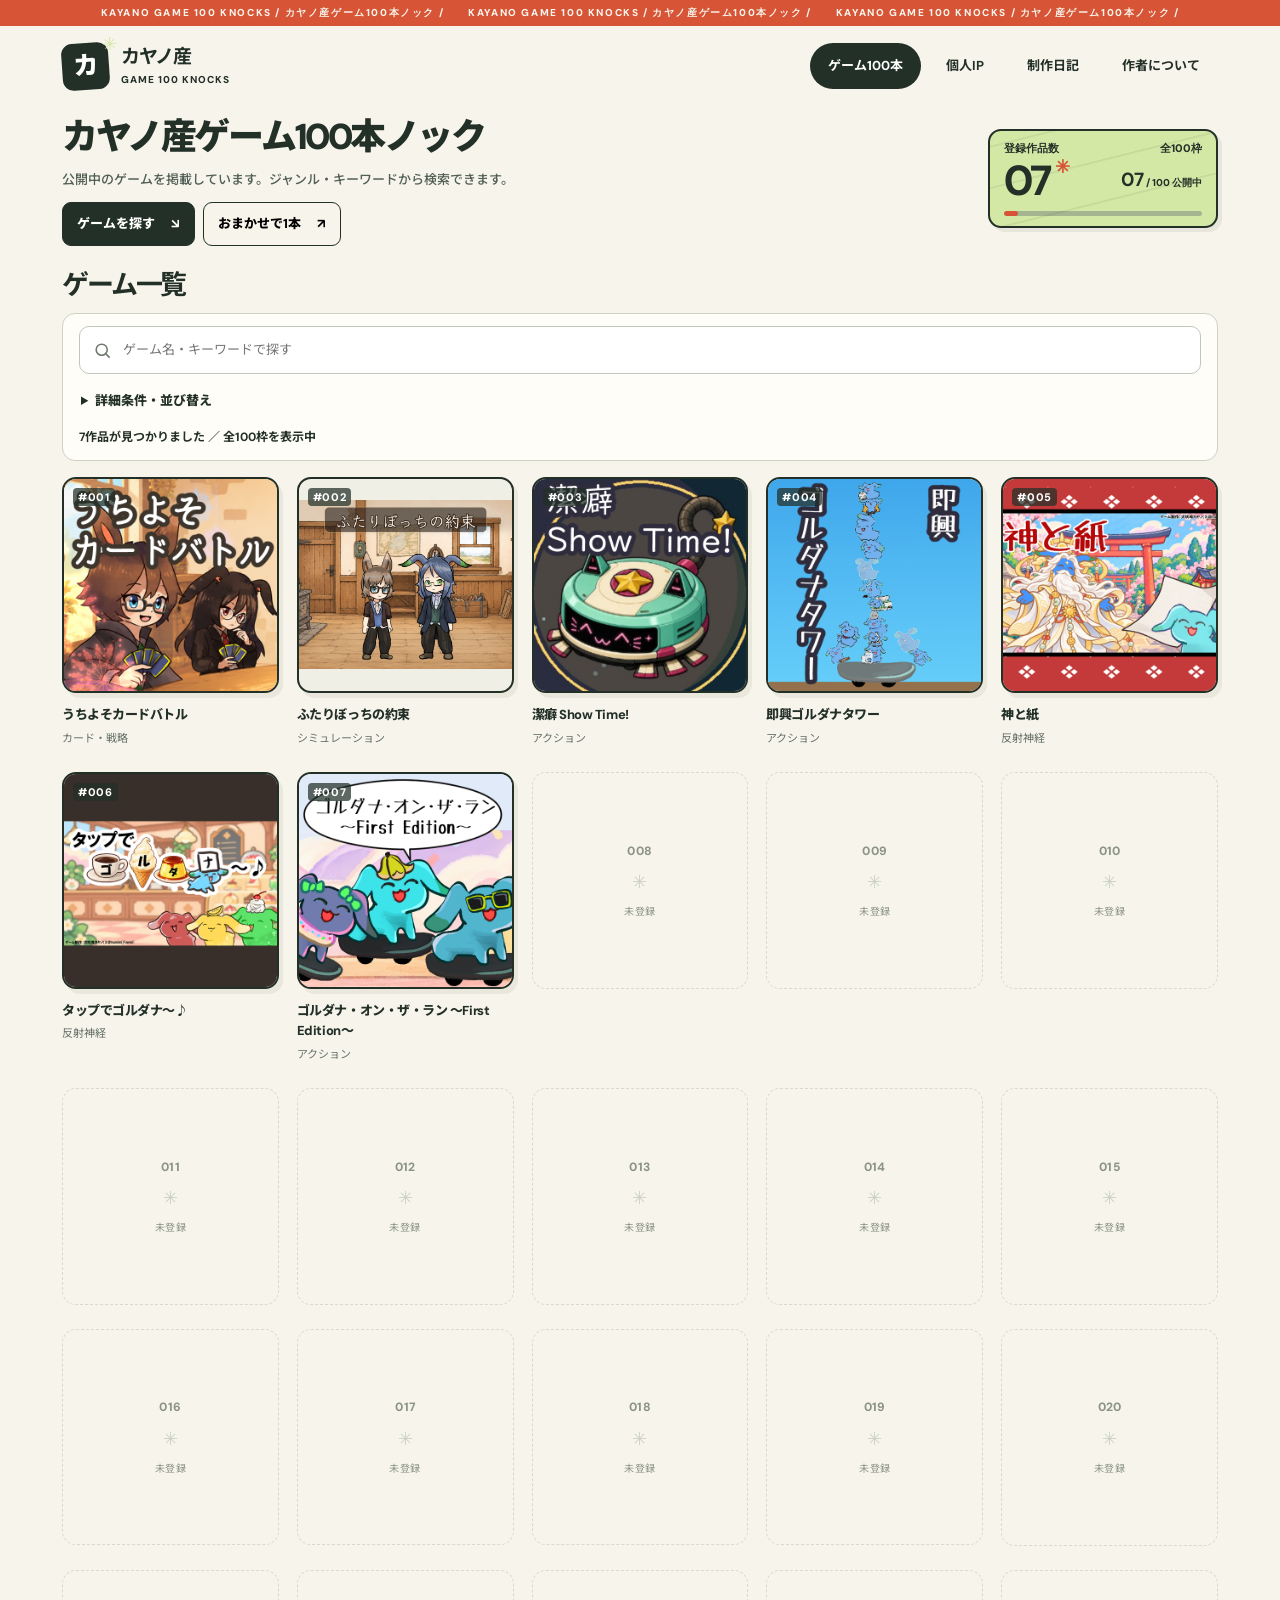
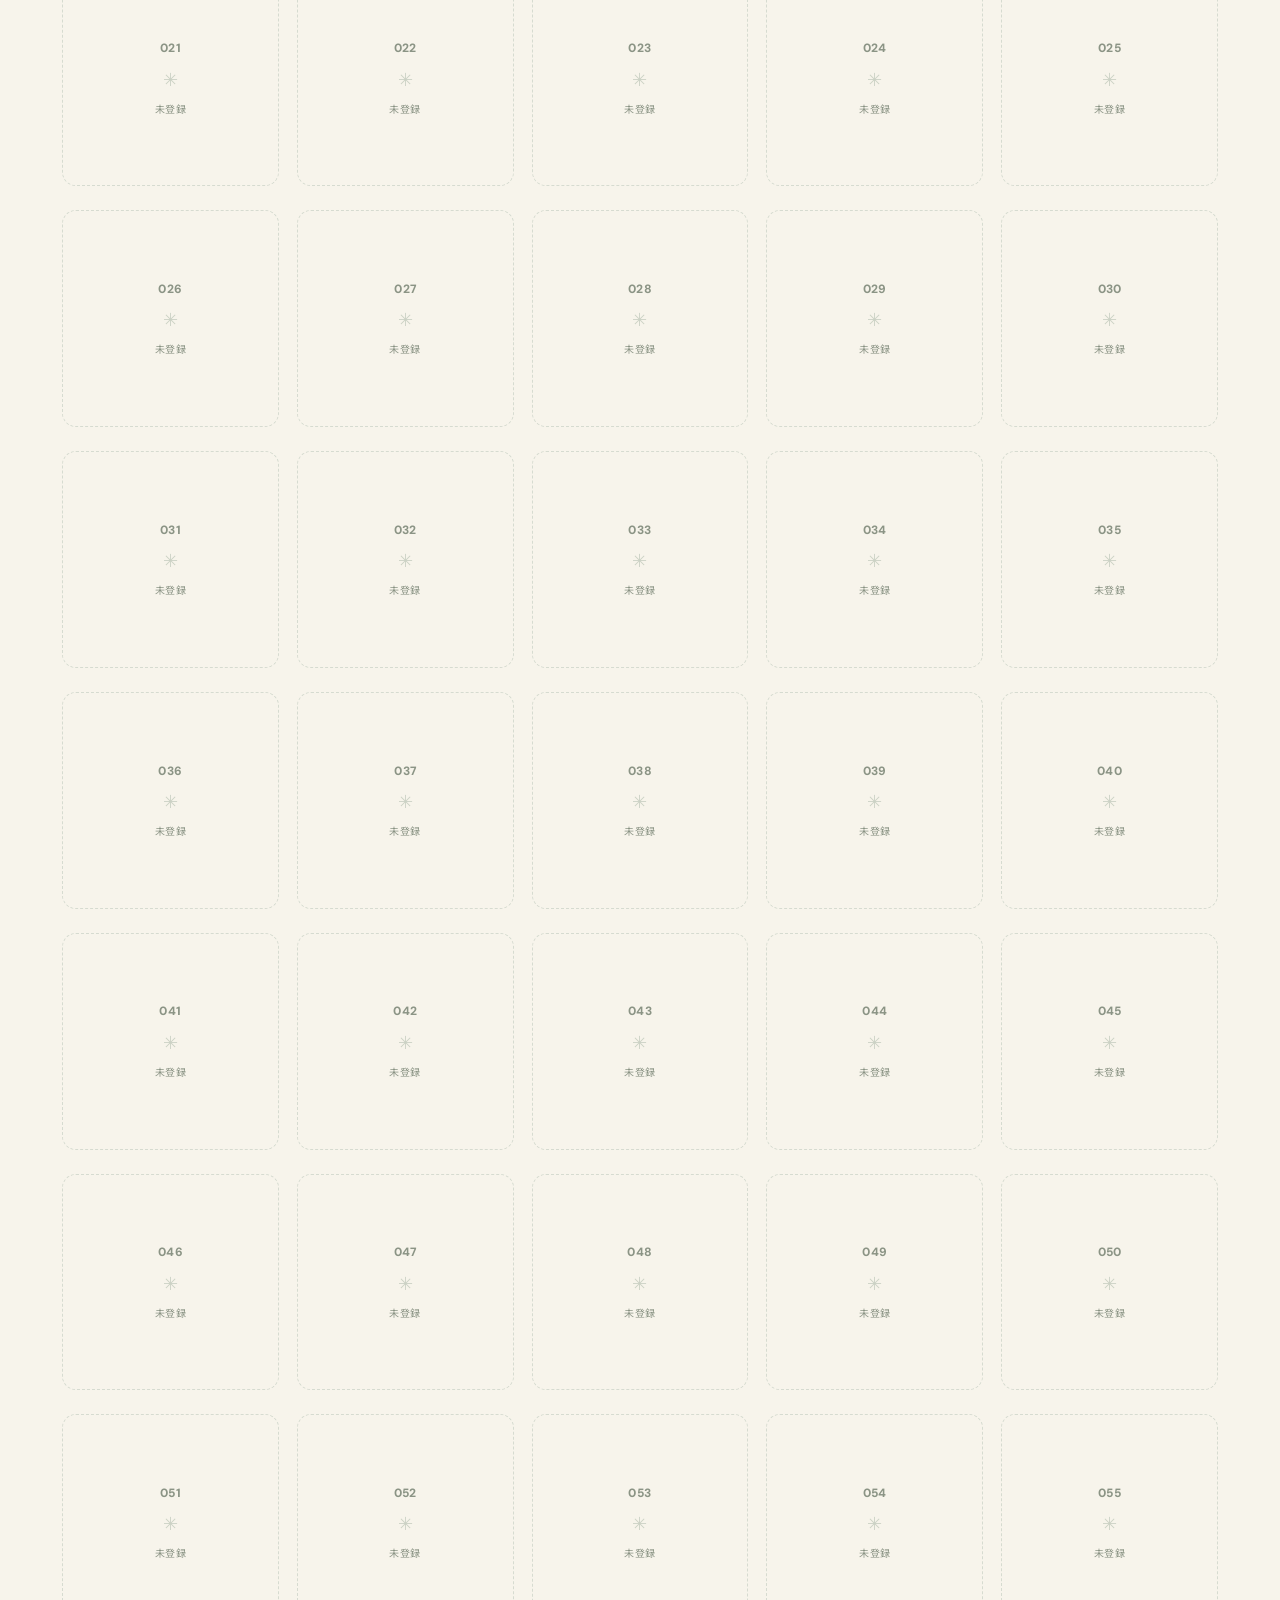
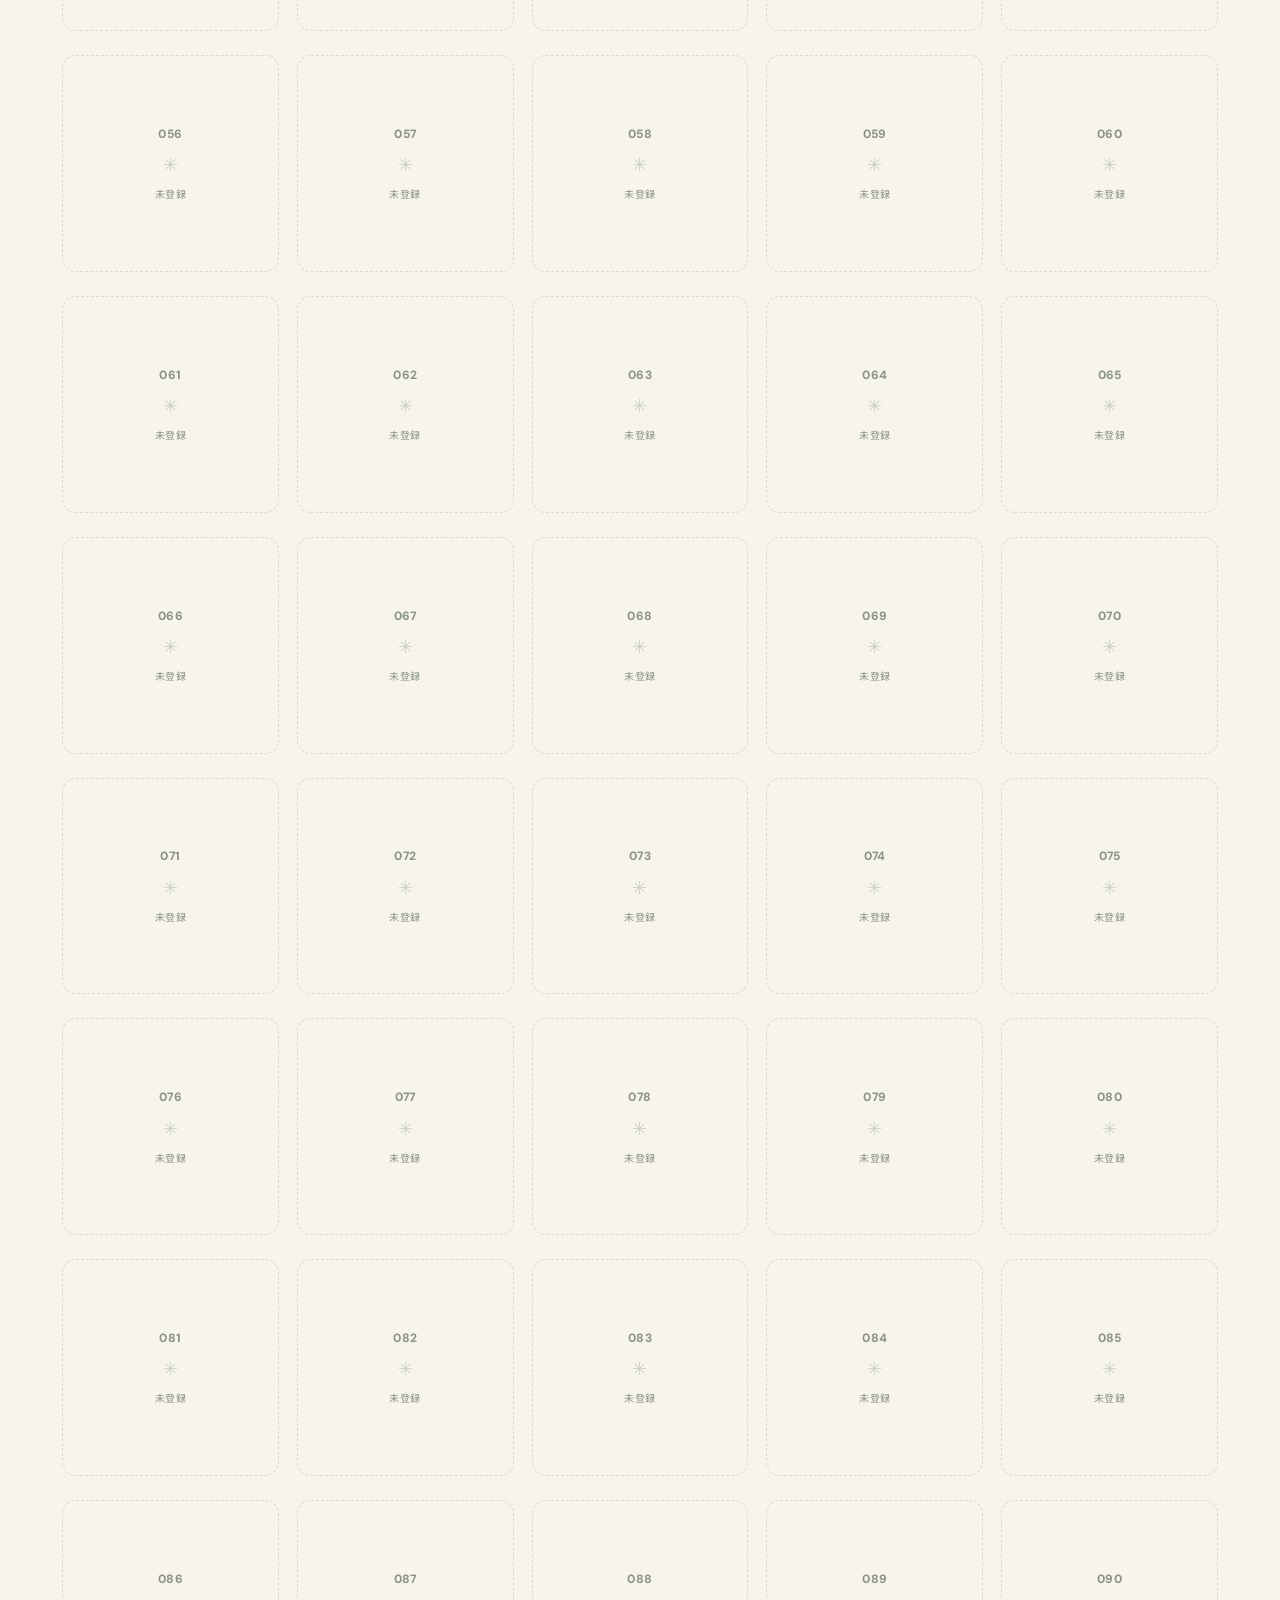
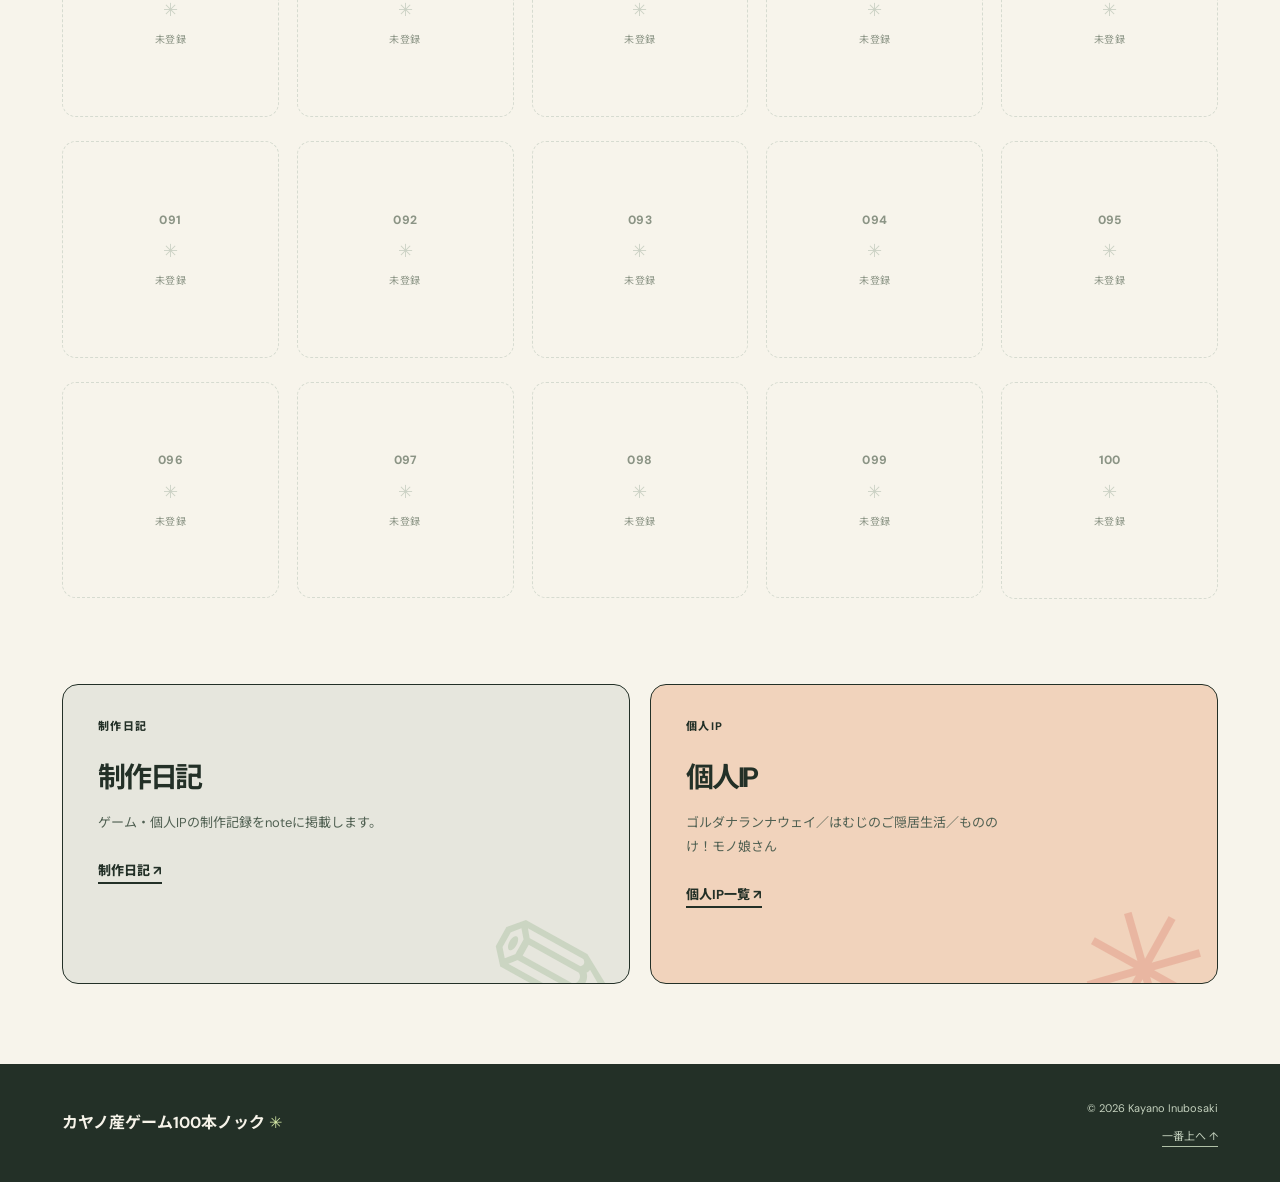
==== index.html @ 494b491c "Publish Kayano game collection with protected-game random settings" ====
<!DOCTYPE html>
<html lang="ja">
<head>
<script>
window.addEventListener('error', function(event) {
  if (!event.target || event.target.tagName !== 'SCRIPT') return;
  var filename = event.target.getAttribute('src');
  document.addEventListener('DOMContentLoaded', function() {
    var warning = document.createElement('p');
    warning.setAttribute('role', 'alert');
    warning.textContent = '必要ファイル ' + filename + ' を読み込めません。サイト一式とバックアップを確認してください。保存を中止しています。';
    warning.style.cssText = 'padding:20px;background:#fff1eb;color:#7b2316;overflow-wrap:anywhere';
    document.body.prepend(warning);
    var save = document.getElementById('save-folder'); if (save) save.disabled = true;
  });
}, true);
</script>

<meta charset="utf-8"/>
<meta content="width=device-width, initial-scale=1.0" name="viewport"/>
<meta content="#f6f3e9" name="theme-color"/>
<meta content="自作ゲームの一覧。ジャンル・キーワード検索、制作日記、個人IP。" name="description"/>
<meta content="カヤノ産ゲーム100本ノック | 犬吠埼カヤノ" property="og:title"/>
<meta content="犬吠埼カヤノのゲーム一覧。ジャンル・キーワードで検索できます。" property="og:description"/>
<meta content="website" property="og:type"/>
<title>カヤノ産ゲーム100本ノック | 犬吠埼カヤノ</title>
<link href="styles.css" rel="stylesheet"/>
<script defer="" src="core.js"></script>
<script defer="" src="data.js"></script>
<script defer="" src="ip-data.js"></script>
<script defer="" src="app.js"></script>
</head>
<body>
<a class="skip-link" href="#main-content">本文に移動</a>
<div aria-hidden="true" class="ribbon"><span>KAYANO GAME 100 KNOCKS  /  カヤノ産ゲーム100本ノック  /  </span><span>KAYANO GAME 100 KNOCKS  /  カヤノ産ゲーム100本ノック  /  </span><span>KAYANO GAME 100 KNOCKS  /  カヤノ産ゲーム100本ノック  /  </span></div>
<header class="site-header shell">
<a aria-label="カヤノ産ゲーム100本ノックのトップへ" class="brand" href="#games">
<span class="brand-mark">カ<span>✳</span></span>
<span class="brand-lines"><strong>カヤノ産</strong><small>GAME 100 KNOCKS</small></span>
</a>
<nav aria-label="メインメニュー" class="main-nav">
<a aria-current="page" data-nav="games" href="#games">ゲーム100本</a>
<a data-nav="ip" href="#ip">個人IP</a>
<a data-nav="diary" href="#diary">制作日記</a>
<a data-nav="about" href="#about">作者について</a>
</nav>
</header>
<main class="shell" id="main-content" tabindex="-1">
<section aria-labelledby="main-heading" class="page page--active" data-page="games" id="page-games">
<section class="hero">
<div class="hero-copy">
<h1 id="main-heading">カヤノ産ゲーム100本ノック</h1>
<p class="hero-lead">公開中のゲームを掲載しています。ジャンル・キーワードから検索できます。</p>
<div class="hero-actions"><a class="button button--dark" href="#collection">ゲームを探す <span aria-hidden="true">↘</span></a><button class="button button--line" id="random-game" type="button">おまかせで1本 <span aria-hidden="true">↗</span></button></div>
</div>
<div aria-label="100本ノックの進捗" class="hero-score">
<div class="hero-score-top"><span>登録作品数</span><span>全100枠</span></div>
<div class="hero-number"><span id="registered-total">00</span><span class="tiny-star">✳</span></div>
<div class="hero-score-bottom"><span><strong id="live-total">00</strong> / 100 公開中</span><span id="upcoming-total"></span></div>
<div class="progress-track"><span id="progress-fill"></span></div>
</div>
</section>
<section aria-labelledby="collection-heading" class="collection" id="collection">
<div class="section-title-line"><div><h2 id="collection-heading">ゲーム一覧</h2></div></div>
<div class="filter-panel">
<div class="filter-main-row">
<label class="search-control"><span class="sr-only">ゲーム名・キーワードを検索</span><svg aria-hidden="true" fill="none" stroke="currentColor" stroke-width="2" viewbox="0 0 24 24"><circle cx="11" cy="11" r="7"></circle><path d="m16 16 5 5"></path></svg><input autocomplete="off" id="search-input" placeholder="ゲーム名・キーワードで探す" type="search"/></label>

</div>
<details class="filter-details" id="filter-details"><summary>詳細条件・並び替え</summary>
<label class="select-control"><span>並び替え</span><select id="sort-select"><option value="number">制作番号順</option><option value="newest">新しい作品から</option><option value="shortest">短時間で遊べる順</option><option value="title">タイトル順</option></select></label>
<div class="filter-row"><span class="filter-label">ジャンル</span><div aria-label="ジャンルを絞り込み" class="chip-group" id="genre-filters" role="group"></div></div>
<div class="filter-row"><span class="filter-label">タグ</span><div aria-label="特徴を絞り込み" class="chip-group" id="mood-filters" role="group"></div></div>
<div class="filter-bottom"><label class="switch-label"><input checked="" id="show-slots" type="checkbox"/><span>これからの空き枠も表示</span></label><button class="reset-button" id="clear-filters" type="button">条件をクリア ↺</button></div>
</details>
<p aria-live="polite" class="filter-result" id="result-count" role="status"></p>
</div>
<div aria-label="ゲーム作品一覧" class="games-grid" id="games-grid"></div>
<div class="empty-results" hidden="" id="empty-results"><span>？</span><h3>該当するゲームがありません</h3><p>検索条件を変更してください。</p></div>

</section>
<section class="home-bottom">
<article class="bottom-tile bottom-tile--diary"><div class="tile-index">制作日記</div><h2>制作日記</h2><p>ゲーム・個人IPの制作記録をnoteに掲載します。</p><a class="text-link" href="#diary">制作日記 <span aria-hidden="true">↗</span></a><span aria-hidden="true" class="tile-symbol">✎</span></article>
<article class="bottom-tile bottom-tile--ip"><div class="tile-index">個人IP</div><h2>個人IP</h2><p id="home-ip-names"></p><a class="text-link" href="#ip">個人IP一覧 <span aria-hidden="true">↗</span></a><span aria-hidden="true" class="tile-symbol">✳</span></article>
</section>
</section>
<section aria-labelledby="ip-heading" class="page" data-page="ip" hidden="" id="page-ip">
<div class="page-intro"><span class="section-kicker">個人IP</span><h1 id="ip-heading">個人IP</h1><p>個人IPの作品・企画一覧です。</p></div>
<div class="ip-grid" id="ip-grid"></div>
</section>
<section aria-labelledby="diary-heading" class="page" data-page="diary" hidden="" id="page-diary">
<div class="page-intro"><span class="section-kicker">制作日記</span><h1 id="diary-heading">制作日記</h1><p>ゲームや個人IPの制作記録をnoteに掲載予定です。</p></div>
<div class="diary-feature"><div><span class="feature-stamp">NOTE</span><h2>犬吠埼カヤノのnote</h2><p>ゲームや個人IPの制作記録を掲載します。</p><p><a class="dialog-link" href="https://note.com/toshino_bakeinu/all" target="_blank" rel="noopener noreferrer">noteの記事一覧を見る ↗</a></p></div><div aria-hidden="true" class="notebook-decoration"><span>100</span><b>MAKING<br/>DIARY</b></div></div>
</section>
<section aria-labelledby="about-heading" class="page" data-page="about" hidden="" id="page-about">
<div class="page-intro"><span class="section-kicker">作者について</span><h1 id="about-heading">作者について</h1></div>
<div class="about-card"><div aria-hidden="true" class="about-avatar">カ<span>✳</span></div><div><h2>犬吠埼カヤノ <small>Kayano Inubosaki</small></h2><p>個人でゲームを制作しています。使用エンジン：Godot。</p><div class="external-links"><a href="https://kayanoinubosaki.itch.io/" rel="noopener noreferrer" target="_blank">itch.io ↗</a><a href="https://x.com/Inumimi_Fuwari" rel="noopener noreferrer" target="_blank">X / Twitter ↗</a></div></div></div>
</section>
</main>
<footer class="footer"><div class="shell footer-inner"><div><strong>カヤノ産ゲーム100本ノック <span aria-hidden="true">✳</span></strong></div><div class="footer-right"><span>© 2026 Kayano Inubosaki</span><a href="#games">一番上へ ↑</a></div></div></footer>
<dialog aria-labelledby="dialog-title" id="game-dialog"><div class="dialog-card"><button aria-label="閉じる" class="dialog-close" id="dialog-close" type="button">×</button><div id="dialog-content"></div></div></dialog>
</body>
</html>
---- styles.css ----
@import url('https://fonts.googleapis.com/css2?family=DM+Sans:wght@400;500;600;700;800&family=Noto+Sans+JP:wght@400;500;600;700;800;900&display=swap');
:root{--paper:#f7f4eb;--ink:#233027;--sub:#667269;--red:#d75536;--line:#cdd2c5;--lime:#d4e8a6;--white:#fffef9;--soft:#ebece2;--serif:'Noto Sans JP','DM Sans',system-ui,sans-serif;--round:15px}
*,*::before,*::after{box-sizing:border-box}html{scroll-behavior:smooth;scroll-padding-top:95px}body{margin:0;background:var(--paper);color:var(--ink);font-family:'DM Sans','Noto Sans JP',system-ui,sans-serif;-webkit-font-smoothing:antialiased;line-height:1.7}button,input,select{font:inherit}button{cursor:pointer}a{color:inherit;text-decoration:none}button:focus-visible,a:focus-visible,input:focus-visible,select:focus-visible{outline:3px solid #e3952f;outline-offset:3px}h1,h2,h3,p{margin-top:0}.shell{max-width:1232px;padding-left:38px;padding-right:38px;margin:auto}.sr-only{position:absolute;width:1px;height:1px;padding:0;margin:-1px;overflow:hidden;clip:rect(0,0,0,0);white-space:nowrap;border:0}.skip-link{position:absolute;left:12px;top:-60px;z-index:50;background:var(--ink);color:white;padding:10px}.skip-link:focus{top:8px}.ribbon{height:26px;overflow:hidden;white-space:nowrap;background:var(--red);color:var(--paper);display:flex;justify-content:center;gap:24px;align-items:center;letter-spacing:.16em;font:800 10px 'DM Sans',sans-serif}.site-header{min-height:105px;display:flex;justify-content:space-between;align-items:center;gap:24px}.brand{display:inline-flex;gap:12px;align-items:center;flex-shrink:0}.brand-mark{width:47px;height:47px;display:grid;place-items:center;background:var(--ink);border-radius:11px;color:white;font-size:25px;font-weight:900;position:relative;transform:rotate(-4deg)}.brand-mark span{position:absolute;font-size:18px;color:var(--lime);top:-12px;right:-10px}.brand-lines{display:flex;flex-direction:column;line-height:1.1}.brand-lines strong{font-size:19px;letter-spacing:-.06em}.brand-lines small{font-size:10px;font-weight:800;letter-spacing:.1em;margin-top:7px}.main-nav{display:flex;align-items:center;gap:7px}.main-nav a{font-size:13px;font-weight:700;padding:11px 17px;border-radius:99px;border:1px solid transparent;white-space:nowrap;transition:all .2s}.main-nav a:hover{background:#e8e8dd}.main-nav a[aria-current='page']{background:var(--ink);color:white}.page{padding-bottom:70px}.page[hidden]{display:none!important}.hero{display:grid;grid-template-columns:1.2fr .8fr;gap:28px;margin-top:19px;margin-bottom:87px;align-items:stretch}.hero-copy{padding-top:55px}.eyebrow,.section-kicker,.tile-index{letter-spacing:.13em;text-transform:uppercase;font:800 11px 'DM Sans','Noto Sans JP',sans-serif}.eyebrow{display:flex;align-items:center;gap:10px;color:var(--red)}.status-light{width:9px;height:9px;border-radius:50%;background:var(--red);box-shadow:0 0 0 4px #d7553621}.hero h1{font-size:clamp(38px,5vw,72px);line-height:1.33;font-weight:900;letter-spacing:-.095em;margin:24px 0 21px}.hero h1 em,.page-intro h1 em{font-style:normal;color:var(--red)}.hero-lead{font-size:15px;line-height:2.1;color:#505e53;font-weight:500;margin:0}.hero-actions{display:flex;flex-wrap:wrap;gap:10px;margin-top:33px}.button{border-radius:12px;display:inline-flex;align-items:center;justify-content:center;gap:25px;font-size:13px;font-weight:800;padding:14px 19px;border:1px solid var(--ink);transition:transform .2s,box-shadow .2s}.button:hover{transform:translateY(-2px);box-shadow:0 6px 0 #1c24151f}.button--dark{background:var(--ink);color:white}.button--line{background:transparent}.hero-score{min-height:430px;border:2px solid var(--ink);border-radius:22px;padding:22px 22px 25px;background:var(--lime);display:flex;flex-direction:column;justify-content:space-between;position:relative;overflow:hidden;box-shadow:9px 9px 0 #22302712}.hero-score:before{content:'';position:absolute;inset:55px 0 auto 0;height:260px;background:repeating-linear-gradient(0deg,transparent 0 29px,rgba(35,48,39,.075) 30px 31px);transform:rotate(-14deg) scale(1.3);pointer-events:none}.hero-score-top,.hero-score-bottom{position:relative;display:flex;justify-content:space-between;gap:10px;align-items:center;font:800 11px 'DM Sans',sans-serif;letter-spacing:.06em}.hero-score-top span{font-size:11px}.hero-number{font:800 clamp(130px,18vw,240px)/1 'DM Sans',sans-serif;letter-spacing:-.11em;position:relative;align-self:center;padding-right:30px;transform:rotate(-6deg);text-shadow:3px 4px 0 #c5d99b}.tiny-star{font-size:40px;position:absolute;right:-11px;top:10px;color:var(--red);text-shadow:none}.hero-score-bottom{border-top:2px solid var(--ink);padding-top:14px;margin-top:auto;flex-wrap:wrap}.hero-score-bottom strong{font-size:28px;line-height:1}.progress-track{height:8px;background:#a4b68f;border-radius:99px;margin-top:14px;overflow:hidden}.progress-track span{display:block;background:var(--red);width:6%;height:100%;border-radius:99px;transition:width .2s}.section-title-line{display:flex;justify-content:space-between;gap:22px;align-items:end;margin-bottom:25px}.section-title-line h2{font-size:clamp(27px,3.2vw,41px);letter-spacing:-.08em;margin:10px 0 0;line-height:1.35}.section-kicker{color:var(--red)}.heading-spark{font-size:26px;color:var(--red);margin-left:14px}.section-title-line>p{color:var(--sub);font-size:12px;line-height:1.95;margin:0 0 5px}.filter-panel{border:1px solid var(--line);border-radius:17px;padding:22px;background:#fffdf7;margin-bottom:21px}.filter-main-row{display:flex;gap:13px;align-items:stretch}.search-control{display:flex;align-items:center;gap:11px;flex:1;border:1px solid #bfc8bd;border-radius:10px;background:white;padding:0 13px}.search-control svg{width:19px;flex:none;color:#6e7a6e}.search-control input{width:100%;min-width:40px;border:0;background:transparent;padding:12px 0;outline:0;font-size:13px}.search-control:focus-within{outline:2px solid #e3952f;outline-offset:1px}.select-control{border:1px solid #bfc8bd;border-radius:10px;background:white;display:flex;align-items:center;gap:10px;padding:0 12px;white-space:nowrap}.select-control span{font-size:11px;color:var(--sub);font-weight:700}.select-control select{border:0;background:transparent;padding:10px 0;outline:0;font-size:12px;font-weight:700;max-width:150px}.filter-row{display:grid;grid-template-columns:75px 1fr;gap:13px;align-items:start;margin-top:18px}.filter-label{font-size:12px;font-weight:800;padding-top:8px}.chip-group{display:flex;flex-wrap:wrap;gap:7px}.chip{font-size:12px;line-height:1.5;border:1px solid #c3cbbf;color:#4d5e4d;border-radius:99px;background:white;padding:7px 12px;font-weight:700;transition:background .18s,color .18s,border-color .18s}.chip:hover{border-color:var(--ink)}.chip[aria-pressed='true']{background:var(--ink);color:white;border-color:var(--ink)}.filter-bottom{border-top:1px dashed #d2d7ce;margin-top:20px;padding-top:15px;display:flex;flex-wrap:wrap;gap:15px;justify-content:space-between;align-items:center}.filter-bottom>span{font-size:12px;color:#47594d;font-weight:800}.switch-label{display:flex;align-items:center;gap:7px;color:var(--sub);font-size:12px;cursor:pointer}.switch-label input{accent-color:var(--red);width:17px;height:17px}.reset-button{background:transparent;border:0;color:var(--red);font-size:12px;font-weight:800;text-decoration:underline;text-underline-offset:4px}.games-grid{display:grid;grid-template-columns:repeat(5,minmax(0,1fr));column-gap:17px;row-gap:25px}.game-card{min-width:0;border:0;padding:0;text-align:left;background:transparent;display:block;color:inherit;cursor:pointer}.game-card:focus-visible{outline-offset:7px}.game-card:hover .game-art{transform:translateY(-5px) rotate(-1.4deg);box-shadow:6px 9px 0 #2c392822}.game-card:hover .game-name{text-decoration:underline;text-decoration-thickness:2px;text-underline-offset:3px}.game-art{aspect-ratio:1/1;border-radius:14px;border:2px solid var(--ink);position:relative;overflow:hidden;display:flex;align-items:center;justify-content:center;transition:transform .18s,box-shadow .18s;box-shadow:4px 5px 0 #2c392811}.game-art::after{content:'';position:absolute;inset:10px;border:1px solid #ffffff69;border-radius:8px;pointer-events:none}.art-number{position:absolute;top:12px;left:14px;color:inherit;font:800 11px 'DM Sans',sans-serif;letter-spacing:.06em;z-index:1}.art-corner{position:absolute;bottom:11px;right:13px;font-size:10px;opacity:.8;font-weight:800;z-index:2}.art-display{font-weight:900;position:relative;z-index:1;text-align:center;line-height:1.2;letter-spacing:-.05em;white-space:pre-line}.game-name{font-size:13px;font-weight:800;line-height:1.55;margin:12px 0 3px;letter-spacing:-.035em}.game-meta{font-size:11px;color:var(--sub);margin:0}.game-card--upcoming .game-art{filter:saturate(.82)}.game-card--upcoming .art-badge{position:absolute;z-index:2;bottom:12px;left:12px;background:var(--paper);color:var(--ink);font:900 9px 'DM Sans','Noto Sans JP',sans-serif;letter-spacing:.04em;padding:5px 8px;border-radius:5px}.game-name-status{font-size:10px;color:var(--red);font-weight:800;white-space:nowrap}.game-art--cards{background:#ad9edc;color:#2f2359}.game-art--cards:before{content:'♠';font:900 165px/1 serif;position:absolute;color:#eadff2;left:-17px;bottom:-22px;transform:rotate(-17deg)}.game-art--cards .art-display{background:#f8e9db;padding:31px 13px;border:3px solid #36295b;border-radius:9px;transform:rotate(12deg);box-shadow:-24px 10px 0 -1px #f1c3b9,-24px 10px 0 2px #36295b;font-size:25px;letter-spacing:-.07em}.game-art--futari{background:#363f62;color:#fff0cc}.game-art--futari:before{content:'☾';position:absolute;top:8px;right:20px;font:100px/1 serif;color:#efdb92}.game-art--futari .art-display{font-size:44px;z-index:1;text-shadow:2px 4px 0 #363f62}.game-art--futari:after{border-color:#ddd0aa60}.game-art--clean{background:#cbe9d1;color:#245b56}.game-art--clean:before{content:'✦';font-size:165px;color:#69c1aa;position:absolute;transform:rotate(-25deg);left:-21px;top:10px}.game-art--clean .art-display{font:900 29px 'DM Sans',sans-serif;transform:rotate(-9deg);background:#fffbea;padding:12px 7px;border-radius:8px;border:2px solid #245b56}.game-art--tower{background:#f8bd83;color:#703d31}.game-art--tower:before{content:'▰\A▰\A▰';white-space:pre;line-height:.63;font-size:137px;font-weight:900;color:#e67b5f;position:absolute;bottom:0;transform:rotate(-12deg)}.game-art--tower .art-display{font:900 36px 'DM Sans',sans-serif;transform:rotate(-6deg);color:#fffbed;text-shadow:3px 3px #713f39}.game-art--paper{background:#da5e45;color:#fff8dd}.game-art--paper:before{content:'神';position:absolute;left:-10px;bottom:-42px;font-size:186px;font-weight:900;color:#b44432}.game-art--paper .art-display{font-size:48px;writing-mode:vertical-rl;letter-spacing:.01em;text-shadow:3px 3px #963d32}.game-art--tap{background:#90c8dd;color:#1b526f}.game-art--tap .art-display{font-size:36px;letter-spacing:.08em;color:#fdf8e6;text-shadow:3px 4px #266f8e;transform:rotate(-11deg)}.game-art--tap:before{content:'♪';position:absolute;font-size:156px;color:#357e9d;right:-9px;top:-34px}.game-art--run{background:#272f42;color:#fff3a5}.game-art--run:before{content:'→→';font-size:115px;white-space:nowrap;color:#ee6548;position:absolute;transform:rotate(-16deg);top:35px;left:-20px;letter-spacing:-.25em}.game-art--run .art-display{font:900 54px 'DM Sans',sans-serif;transform:skewY(-9deg);text-shadow:4px 4px #e45744}.game-art--image{background:#efefe6}.game-art--image img{width:100%;height:100%;object-fit:cover}.empty-slot{min-width:0;aspect-ratio:1/1;border:1px dashed #cbd1c5;border-radius:14px;display:flex;flex-direction:column;justify-content:center;align-items:center;gap:9px;background:#efeee5a6;color:#b2b9ad}.empty-slot .slot-num{font-size:12px;font-weight:800;letter-spacing:.03em}.empty-slot .slot-star{font:500 25px 'DM Sans',sans-serif;color:#c5cabd}.empty-slot .slot-title{font-size:10px;letter-spacing:.05em}.empty-results{padding:80px 16px;text-align:center;border:1px dashed var(--line);border-radius:14px}.empty-results>span{font-size:45px;color:var(--red)}.empty-results h3{font-size:18px;margin:10px 0}.empty-results p{color:var(--sub);font-size:13px}.collection-footnote{font-size:11px;color:var(--sub);margin:24px 0 0}.home-bottom{display:grid;grid-template-columns:1fr 1fr;gap:20px;margin-top:85px}.bottom-tile{padding:32px 35px 37px;border-radius:16px;min-height:300px;position:relative;overflow:hidden;border:1px solid var(--ink)}.bottom-tile--diary{background:#e6e6dd}.bottom-tile--ip{background:#f1d3bc}.bottom-tile h2{font-size:28px;line-height:1.5;letter-spacing:-.08em;margin:24px 0 12px;position:relative;z-index:1}.bottom-tile p{max-width:320px;font-size:13px;color:#506052;line-height:1.85;position:relative;z-index:1}.text-link{display:inline-block;font-size:13px;font-weight:800;border-bottom:2px solid var(--ink);margin-top:12px;position:relative;z-index:2}.tile-symbol{font-size:160px;font-weight:900;position:absolute;bottom:-70px;right:5px;transform:rotate(-16deg);color:#bccbb3a9;line-height:1}.bottom-tile--ip .tile-symbol{color:#e4a48f99}.page-intro{padding:70px 0 50px;max-width:930px}.page-intro h1{font-size:clamp(36px,5.5vw,67px);line-height:1.4;letter-spacing:-.09em;margin:22px 0}.page-intro>p{color:var(--sub);font-size:15px;max-width:590px;line-height:2}.ip-grid{display:grid;grid-template-columns:repeat(2,minmax(0,1fr));gap:22px}.ip-card{border:1px solid var(--line);border-radius:17px;background:#fffef9;overflow:hidden}.ip-visual{height:240px;position:relative;padding:24px;overflow:hidden;display:flex;flex-direction:column;justify-content:space-between}.ip-topline,.ip-bottomline{position:relative;font:800 11px 'DM Sans',sans-serif;letter-spacing:.17em;z-index:2}.ip-bigtype{font-size:clamp(66px,9vw,105px);font-weight:900;line-height:1;letter-spacing:-.09em;transform:rotate(-7deg);align-self:center;z-index:1;white-space:nowrap}.ip-visual:before{content:'✳';font-size:290px;line-height:1;position:absolute;right:-25px;top:-78px;opacity:.15}.ip-card--goldana .ip-visual{background:#f0b48a;color:#6b3425}.ip-card--hamji .ip-visual{background:#c9d4bb;color:#425740}.ip-card--mononoke .ip-visual{background:#cfc4dc;color:#453451}.ip-card--bar .ip-visual{background:#3c3542;color:#f9d5a0}.ip-body{padding:25px 27px 30px}.ip-body small{font-size:11px;letter-spacing:.06em;color:var(--red);font-weight:800}.ip-body h2{font-size:23px;letter-spacing:-.05em;margin:9px 0}.ip-body p{font-size:13px;color:var(--sub);line-height:1.8;min-height:50px}.ip-button{border:0;background:var(--ink);color:white;border-radius:8px;padding:10px 16px;font-size:12px;font-weight:700}.ip-status{color:#899389;font-size:12px;font-weight:700}.diary-feature{border:2px solid var(--ink);background:#efddc7;border-radius:19px;padding:40px;display:grid;grid-template-columns:1.3fr .7fr;gap:35px;align-items:center}.feature-stamp{display:inline-block;border:1px solid var(--ink);font:800 10px 'DM Sans',sans-serif;letter-spacing:.1em;padding:6px 9px;border-radius:5px}.diary-feature h2{font-size:33px;line-height:1.5;letter-spacing:-.06em;margin:25px 0 15px}.diary-feature p{font-size:14px;line-height:2;max-width:510px}.diary-small{font-size:12px!important;color:var(--sub)}.notebook-decoration{height:280px;background:#fff9ee;border:2px solid var(--ink);box-shadow:11px 12px 0 #614f3538;transform:rotate(6deg);padding:18px;display:flex;align-items:flex-start;flex-direction:column;justify-content:space-between;max-width:280px;width:100%;margin:auto}.notebook-decoration span{font-size:80px;font-weight:900;color:var(--red);line-height:1}.notebook-decoration b{font:900 32px/1.1 'DM Sans',sans-serif;letter-spacing:-.03em}.about-card{border:1px solid var(--line);background:#fffdf7;padding:44px;display:grid;grid-template-columns:160px 1fr;gap:45px;border-radius:18px;align-items:start;max-width:890px}.about-avatar{width:150px;height:150px;border-radius:29px;background:var(--ink);color:#fffce6;display:grid;place-items:center;font-size:79px;font-weight:900;position:relative;transform:rotate(-5deg)}.about-avatar span{position:absolute;right:-19px;top:-24px;color:var(--red);font-size:53px}.about-card h2{font-size:29px;letter-spacing:-.07em;margin:0 0 18px}.about-card h2 small{font:700 12px 'DM Sans',sans-serif;letter-spacing:0;color:var(--sub);display:block;margin-top:4px}.about-card p{font-size:14px;line-height:2;color:#536157}.external-links{display:flex;flex-wrap:wrap;gap:12px;margin-top:28px}.external-links a{background:var(--ink);color:white;border-radius:8px;font-size:12px;font-weight:700;padding:10px 14px}.footer{background:var(--ink);color:#f6f3e9;margin-top:10px;padding:35px 0}.footer-inner{display:flex;justify-content:space-between;gap:25px;align-items:center}.footer strong{font-size:16px}.footer strong span{color:var(--lime)}.footer p{margin:6px 0 0;color:#c3d0bd;font-size:11px}.footer-right{display:flex;flex-direction:column;align-items:end;gap:10px;font-size:11px;color:#c3d0bd}.footer-right a{border-bottom:1px solid #b0c1a7}dialog{padding:0;border:0;background:transparent;max-width:min(720px,calc(100vw - 32px));width:100%;max-height:calc(100dvh - 32px);overflow:auto;color:var(--ink)}dialog::backdrop{background:#15251dc9;backdrop-filter:blur(4px)}.dialog-card{background:var(--paper);border:2px solid var(--ink);border-radius:17px;position:relative;padding:29px}.dialog-close{position:absolute;right:14px;top:12px;z-index:4;width:38px;height:38px;border:1px solid var(--line);border-radius:50%;background:white;font-size:25px;line-height:1}.dialog-layout{display:grid;grid-template-columns:200px 1fr;gap:27px;align-items:start}.dialog-layout>.game-art{width:100%;box-shadow:5px 6px 0 #283a2a1a}.dialog-title{font-size:28px;line-height:1.4;letter-spacing:-.07em;margin:6px 35px 11px 0}.dialog-subtitle{font-size:11px;letter-spacing:.08em;font-weight:800;color:var(--red)}.dialog-description{font-size:14px;line-height:2;color:#4b5b4d}.dialog-tags{display:flex;flex-wrap:wrap;gap:6px;margin:15px 0 21px}.dialog-tag{font-size:11px;border:1px solid var(--line);background:#fffef9;border-radius:99px;padding:5px 9px}.dialog-status{color:var(--sub);font-size:12px;margin-bottom:15px}.dialog-link{font-size:13px;font-weight:800;background:var(--ink);color:white;display:inline-flex;align-items:center;gap:20px;padding:12px 17px;border-radius:9px}.dialog-note{display:inline-block;font-size:12px;font-weight:700;border-bottom:1px solid var(--ink);margin:14px 0 0}.dialog-upcoming{background:#eee3d0;padding:11px;border-radius:8px;font-size:12px;font-weight:800;color:#8c5e47}.dialog-more{border-top:1px dashed var(--line);margin-top:26px;padding-top:18px}.dialog-more-title{font-size:12px;font-weight:900;margin:0 0 10px}.dialog-related{display:flex;gap:10px;flex-wrap:wrap}.related-button{border:1px solid var(--line);background:white;border-radius:8px;padding:8px 12px;text-align:left;font-size:12px;font-weight:700;max-width:100%}.related-button:hover{border-color:var(--ink)}@media(max-width:950px){.shell{padding-left:26px;padding-right:26px}.hero{grid-template-columns:1fr .88fr}.hero-copy{padding-top:29px}.hero-score{min-height:360px}.games-grid{gap:13px;row-gap:22px}.game-art--cards .art-display{font-size:19px;padding:18px 8px}.game-art--futari .art-display,.game-art--paper .art-display{font-size:34px}.game-art--clean .art-display{font-size:21px}.game-art--tower .art-display{font-size:28px}.game-art--tap .art-display{font-size:27px}.game-art--run .art-display{font-size:40px}.main-nav a{padding:9px 10px}.site-header{min-height:95px}}@media(max-width:720px){.shell{padding-left:19px;padding-right:19px}.site-header{flex-direction:column;align-items:stretch;gap:14px;padding-top:17px;padding-bottom:15px}.main-nav{overflow-x:auto;padding-bottom:3px;gap:4px;scrollbar-width:none}.main-nav a{font-size:12px;padding:9px 13px}.hero{grid-template-columns:1fr;gap:33px;margin-top:2px;margin-bottom:70px}.hero-copy{padding-top:19px}.hero h1{font-size:clamp(35px,8.5vw,59px)}.hero-lead{font-size:13px}.desktop-break{display:none}.hero-score{min-height:280px;max-height:320px;padding:20px}.hero-number{font-size:190px}.hero-score-top{font-size:9px}.section-title-line{align-items:start;flex-direction:column;gap:7px}.section-title-line p{font-size:12px}.filter-panel{padding:17px}.filter-main-row{flex-direction:column}.select-control{min-height:42px;justify-content:space-between}.select-control select{max-width:none}.filter-row{display:block}.filter-label{display:block;padding:0;margin-bottom:9px}.chip{font-size:11px;padding:7px 10px}.games-grid{grid-template-columns:repeat(3,minmax(0,1fr));column-gap:12px;row-gap:22px}.game-name{font-size:12px}.game-meta{font-size:10px}.art-number{left:9px;top:8px;font-size:10px}.art-corner{right:8px;bottom:8px;font-size:8px}.empty-slot .slot-num{font-size:10px}.empty-slot .slot-star{font-size:18px}.empty-slot .slot-title{font-size:9px}.home-bottom,.ip-grid{grid-template-columns:1fr}.page-intro{padding:36px 0 22px}.page-intro h1{font-size:39px}.diary-feature{grid-template-columns:1fr;padding:25px}.notebook-decoration{height:190px;width:170px}.notebook-decoration span{font-size:50px}.notebook-decoration b{font-size:24px}.about-card{grid-template-columns:1fr;gap:27px;padding:29px}.about-avatar{width:110px;height:110px;font-size:65px}.footer-inner{align-items:start;flex-direction:column}.footer-right{align-items:start}.dialog-layout{grid-template-columns:135px 1fr;gap:16px}.dialog-card{padding:17px}.dialog-title{font-size:21px}.dialog-description{font-size:12px}.dialog-layout .art-display{font-size:30px}.dialog-layout .game-art--cards .art-display{font-size:19px}}@media(max-width:450px){.hero-score{min-height:250px}.hero-number{font-size:155px}.games-grid{grid-template-columns:repeat(2,minmax(0,1fr));column-gap:14px;row-gap:24px}.game-art--cards .art-display{font-size:22px;padding:22px 10px}.game-art--futari .art-display,.game-art--paper .art-display{font-size:39px}.game-art--clean .art-display{font-size:22px}.game-art--tower .art-display{font-size:32px}.game-art--tap .art-display{font-size:31px}.game-art--run .art-display{font-size:44px}.dialog-layout{grid-template-columns:1fr}.dialog-layout>.game-art{width:150px}.dialog-title{margin-right:25px}.hero-score-bottom{font-size:10px}.hero-score-bottom strong{font-size:24px}.filter-bottom{justify-content:start}.filter-bottom>span{width:100%}}
@media(prefers-reduced-motion:reduce){*,*:before,*:after{scroll-behavior:auto!important;transition:none!important;animation:none!important}}

/* 画像ファイルは images/games/001.png～100.png、images/ip/*.png を差し替え */
.game-art--image .art-display,.game-art--image .art-corner{display:none}
.game-art--image img{position:absolute;inset:0;width:100%;height:100%;object-fit:cover;display:block}
.game-art--image::before{display:none}
.game-art--image::after{display:none}
.game-art--image .art-number{color:#fff;background:#223027b8;padding:2px 5px;border-radius:4px;left:9px;top:9px}
.game-art--image .art-badge{position:absolute;z-index:2;bottom:12px;left:12px;background:var(--paper);color:var(--ink);font-size:10px;font-weight:800;padding:5px 8px;border-radius:5px}
.ip-visual--image{padding:0}
.ip-visual--image::before{display:none}
.ip-visual--image img{width:100%;height:100%;object-fit:cover;display:block}
.ip-visual--missing{display:flex;align-items:center;justify-content:center}
.ip-visual--missing::after{content:'画像未設定';font-size:14px;font-weight:700}
@media (max-width:720px){
  .hero h1{overflow-wrap:anywhere}
  .page-intro h1{overflow-wrap:anywhere}
  .ip-visual{height:clamp(180px,50vw,240px)}
}
@media (max-width:450px){
  .brand-lines strong{font-size:17px}
  .filter-panel{padding:14px}
  .hero-score{width:100%}
  .game-art--image .art-number{font-size:9px;left:7px;top:7px}
}
@media(max-width:359px){
  .shell{padding-left:12px;padding-right:12px}
  .main-nav a{padding:8px 10px}
  .hero h1{font-size:29px}
  .games-grid{gap:10px}
  .game-name{font-size:11px}
}

@media (min-width:721px) and (max-width:950px){.games-grid{grid-template-columns:repeat(3,minmax(0,1fr));}}

/* 個人IPカードと個別紹介ページ */
.ip-card--linked{display:block;color:inherit;transition:transform .16s,box-shadow .16s}
.ip-card--linked:hover{transform:translateY(-3px);box-shadow:0 8px 22px #23302717}
.ip-card--linked:focus-visible{outline:3px solid #e3952f;outline-offset:4px}
.ip-card--linked .ip-body p{min-height:0;margin-bottom:19px}
.ip-card--linked .ip-visual{padding:0;background:#e7ebdf}
.ip-card--linked .ip-visual:before{display:none}
.ip-card--linked .ip-visual img{width:100%;height:100%;object-fit:cover}
.ip-card--linked .ip-visual.ip-visual--missing{background:#e5e8db}
.ip-button--link{display:inline-flex}
.ip-detail-main{min-height:55vh;padding-top:30px;padding-bottom:90px}
.ip-back{display:inline-block;font-size:13px;font-weight:700;border-bottom:1px solid currentColor;margin:0 0 28px}
.ip-detail-hero{display:grid;grid-template-columns:minmax(0,1.05fr) minmax(0,.95fr);gap:38px;align-items:center;border:1px solid var(--line);border-radius:18px;background:var(--white);overflow:hidden}
.ip-detail-cover{aspect-ratio:5/3;background:#e6ebde;display:flex;align-items:center;justify-content:center;min-width:0}
.ip-detail-cover img{display:block;width:100%;height:100%;object-fit:cover}
.ip-detail-heading{padding:25px 36px 25px 0;min-width:0}
.ip-detail-category{color:var(--red);font-weight:800;font-size:12px;margin-bottom:12px}
.ip-detail-heading h1{font-size:clamp(28px,4vw,48px);line-height:1.4;letter-spacing:-.065em;overflow-wrap:anywhere;margin:0 0 13px}
.ip-detail-summary{font-size:15px;color:var(--sub);margin:0;white-space:pre-wrap}
.ip-detail-section{margin-top:44px;max-width:1000px}
.ip-detail-section h2{font-size:21px;padding-bottom:12px;border-bottom:1px solid var(--line);margin:0 0 17px}
.ip-detail-description{white-space:pre-wrap;overflow-wrap:anywhere;line-height:1.9;font-size:15px}
.ip-detail-links{display:flex;gap:11px;flex-wrap:wrap}
.ip-detail-links a{display:inline-flex;justify-content:space-between;align-items:center;gap:22px;border:1px solid var(--line);border-radius:9px;background:white;padding:13px 16px;font-size:13px;font-weight:750;min-width:154px}
.ip-detail-links a:hover{border-color:var(--ink);background:#f2f3eb}
.ip-detail-links span{font-size:18px}
.ip-related-games{list-style:none;margin:0 0 15px;padding:0;max-width:660px}
.ip-related-games li{display:flex;justify-content:space-between;gap:18px;padding:10px 0;border-bottom:1px solid var(--line);font-size:14px}
.ip-related-games li span:last-child{color:var(--sub);white-space:nowrap;font-size:12px}
.ip-detail-allgames{display:inline-block;margin-top:8px;border-bottom:1px solid currentColor;font-weight:700;font-size:13px}
@media(max-width:720px){.ip-detail-main{padding-top:15px;padding-bottom:55px}.ip-detail-hero{grid-template-columns:1fr;gap:0}.ip-detail-heading{padding:24px}.ip-detail-section{margin-top:28px}.ip-detail-section h2{font-size:19px}}

/* Preserve the complete registered artwork inside the existing frames. */
.game-art--image img,.ip-card--linked .ip-visual img,.ip-detail-cover img{object-fit:contain}

/* Public UI: compact progress, artwork-first collection, and readable IP pages. */
.site-header{min-height:80px}
.hero{grid-template-columns:minmax(0,1fr) 230px;gap:28px;margin:12px 0 30px;align-items:center}
.hero-copy{padding-top:0;min-width:0}
.hero h1{font-size:clamp(24px,3vw,36px);line-height:1.4;letter-spacing:-.06em;margin:8px 0}
.hero-lead{font-size:13px;line-height:1.8}
.hero-actions{margin-top:14px;gap:8px}
.hero-actions .button{padding:9px 14px;min-height:44px;border-radius:9px;gap:16px}
.hero-score{min-height:0;max-height:none;padding:14px 17px;border-radius:13px;box-shadow:4px 4px 0 #22302712;display:grid;grid-template-columns:1fr auto;gap:4px 12px;align-items:center}
.hero-score:before{inset:0;height:100%}
.hero-score-top{grid-column:1/-1;letter-spacing:0}
.hero-number{font-size:52px;line-height:1.1;letter-spacing:-.06em;transform:none;padding-right:14px;justify-self:start;align-self:center;text-shadow:none}
.tiny-star{font-size:18px;right:-4px;top:0}
.hero-score-bottom{border:0;padding:0;margin:0;display:flex;flex-direction:column;align-items:flex-end;gap:3px;font-size:10px;letter-spacing:0}
.hero-score-bottom strong{font-size:19px}
.progress-track{grid-column:1/-1;margin-top:5px;height:5px}
.section-title-line{margin-bottom:16px;gap:12px}
.section-title-line h2{font-size:27px;margin:3px 0 0}
.section-title-line>p{margin:0;font-size:12px}
.filter-panel{padding:18px;margin-bottom:22px;border-radius:13px}
.filter-details{margin-top:14px;border-top:1px solid var(--line);padding-top:10px;min-width:0}
.filter-details summary{cursor:pointer;font-size:12px;font-weight:800;width:fit-content;padding:6px 2px;min-height:32px}
.filter-details summary:focus-visible{outline:3px solid #e3952f;outline-offset:3px}
.filter-row{grid-template-columns:65px minmax(0,1fr);margin-top:10px;gap:10px}
.chip-group{gap:6px}
.chip{min-height:34px;padding:6px 11px}
.filter-bottom{gap:10px 18px;flex-wrap:wrap;margin-top:14px}
.reset-button{min-height:36px}
.switch-label{min-height:36px;align-items:center}
.games-grid{grid-template-columns:repeat(5,minmax(0,1fr));gap:24px 18px;align-items:start}
.game-card{min-width:0}
.game-name{overflow-wrap:anywhere;line-height:1.6;font-size:13px}
.game-meta{overflow-wrap:anywhere}
.empty-slot{background:transparent;border:1px dashed #d6dbd0;box-shadow:none;color:#879080}
.empty-slot .slot-num{color:#8b9485}
.empty-slot .slot-star{color:#cbd1c4;font-size:18px}
.empty-slot .slot-title{color:#8b9485;font-size:10px}
.ip-detail-main{max-width:1060px;padding-top:22px;padding-bottom:64px}
.ip-back{margin-bottom:20px;min-height:32px}
.ip-detail-hero{display:flex;flex-direction:column;gap:0;align-items:stretch}
.ip-detail-cover{aspect-ratio:auto;padding:20px;background:#e6ebde}
.ip-detail-cover img{height:auto;max-height:420px;width:100%;object-fit:contain}
.ip-detail-heading{padding:24px 32px 28px}
.ip-detail-heading h1{font-size:clamp(25px,3.6vw,40px);margin:0 0 10px;line-height:1.5;letter-spacing:-.04em}
.ip-detail-category{margin-bottom:9px}
.ip-detail-summary{overflow-wrap:anywhere}
.ip-detail-section{max-width:none;margin-top:32px}
.ip-detail-description{max-width:75ch;line-height:2;font-size:16px}
.ip-detail-links{display:grid;grid-template-columns:repeat(3,minmax(0,1fr));gap:12px}
.ip-detail-links a{min-width:0;min-height:52px;overflow-wrap:anywhere;gap:12px}
.ip-detail-links a span{flex:none}
.ip-related-games{max-width:none}
.ip-related-games li{padding:13px 0;align-items:baseline}
.ip-related-games li span:first-child{min-width:0;overflow-wrap:anywhere}
.ip-detail-allgames{min-height:36px}
@media(max-width:720px){
 .site-header{gap:10px;padding-top:14px;padding-bottom:10px}
 .main-nav a{min-height:40px}
 .hero{grid-template-columns:1fr;gap:16px;margin:10px 0 24px}
 .hero h1{font-size:27px;margin:6px 0}
 .hero-lead{font-size:12px}
 .hero-actions{margin-top:12px}
 .hero-score{width:100%;grid-template-columns:1fr auto;gap:2px 14px;padding:10px 14px}
 .hero-number{font-size:36px}
 .hero-score-bottom{flex-direction:row;align-items:center;flex-wrap:wrap;justify-content:flex-end;gap:4px 10px}
 .hero-score-bottom strong{font-size:18px}
 .hero-score-top{font-size:10px}
 .progress-track{margin-top:3px;height:4px}
 .section-title-line{gap:5px;margin-bottom:12px}
 .section-title-line h2{font-size:24px}
 .filter-panel{padding:13px}
 .filter-main-row{flex-direction:column;gap:9px}
 .filter-row{display:block;margin-top:12px}
 .filter-label{margin-bottom:8px}
 .chip{min-height:40px;padding:8px 11px}
 .filter-details summary{min-height:40px;display:list-item;padding:8px 2px}
 .filter-bottom{gap:8px 12px;margin-top:10px}
 .filter-bottom>span{width:100%;font-size:11px}
 .reset-button,.switch-label{min-height:40px}
 .games-grid{grid-template-columns:repeat(3,minmax(0,1fr));gap:20px 12px}
 .ip-detail-cover{padding:12px}
 .ip-detail-cover img{max-height:360px}
 .ip-detail-heading{padding:20px}
 .ip-detail-section{margin-top:26px}
 .ip-detail-links{grid-template-columns:repeat(2,minmax(0,1fr));gap:10px}
 .ip-detail-links a{padding:12px;font-size:12px}
 .ip-detail-description{font-size:14px}
}
@media(max-width:450px){
 .hero h1{font-size:24px}
 .hero-actions .button{padding:9px 12px;gap:10px;font-size:12px}
 .games-grid{grid-template-columns:repeat(2,minmax(0,1fr));gap:20px 12px}
 .game-name{font-size:12px}
 .ip-detail-heading{padding:18px}
 .ip-detail-heading h1{font-size:25px}
 .ip-detail-links{grid-template-columns:1fr}
}

.filter-details>.select-control{width:fit-content;min-height:40px;margin:8px 0 12px}
@media(max-width:720px){
 .site-header{gap:7px;padding-top:10px;padding-bottom:8px}
 .hero{gap:10px;margin-top:5px;margin-bottom:18px}
 .hero h1{font-size:clamp(20px,5.5vw,24px);line-height:1.45}
 .hero-actions{margin-top:9px}
 .filter-details>.select-control{width:100%;margin-top:10px}
}

@media(max-width:720px){.filter-bottom .switch-label{font-size:11px;gap:6px}.filter-bottom .reset-button{font-size:11px;padding:0 2px}.filter-bottom{column-gap:10px;padding-top:10px}}

/* Top-page vertical spacing only; detailed filters start closed at every width. */
#page-games .hero{margin:6px 0 18px;gap:20px}
#page-games .hero h1{margin:0 0 6px}
#page-games .hero-actions{margin-top:10px}
#page-games .hero-score{padding:10px 14px;gap:2px 12px}
#page-games .hero-number{font-size:42px}
#page-games .section-title-line{margin-bottom:10px}
#page-games .filter-panel{padding:12px 16px;margin-bottom:16px}
#page-games .filter-details{margin-top:6px;padding-top:0;border-top:0}
#page-games .filter-details summary{min-height:44px;display:list-item;padding:10px 2px;font-size:13px}
#page-games .filter-result{font-size:12px;font-weight:700;margin:4px 0 0;line-height:1.6;overflow-wrap:anywhere}
#page-games .filter-bottom{padding-top:10px;margin-top:12px;gap:10px 16px}
#page-games .filter-bottom .switch-label,#page-games .filter-bottom .reset-button{font-size:12px;min-height:44px}
@media(max-width:720px){
 #page-games .hero{gap:8px;margin:4px 0 14px}
 #page-games .hero h1{margin:0 0 4px}
 #page-games .hero-actions{margin-top:8px}
 #page-games .hero-score{padding:8px 12px;gap:1px 12px}
 #page-games .hero-number{font-size:30px}
 #page-games .hero-score-bottom strong{font-size:18px}
 #page-games .section-title-line{margin-bottom:8px}
 #page-games .filter-panel{padding:10px 12px;margin-bottom:14px}
 #page-games .filter-bottom{column-gap:12px}
}

/* IP page finishing: scoped to the existing detail page. */
.ip-detail-main{max-width:1000px}
.ip-detail-main .ip-detail-cover{padding:16px}
.ip-detail-main .ip-detail-cover img{max-height:340px}
.ip-detail-main .ip-detail-heading{padding:24px 28px}
.ip-detail-main .ip-detail-heading h1{margin-bottom:12px}
.ip-detail-main .ip-detail-description{max-width:68ch;margin:0 0 18px;white-space:pre-wrap;overflow-wrap:anywhere;line-height:1.95;font-size:16px;color:var(--ink)}
.ip-detail-main .ip-detail-meta{display:flex;flex-wrap:wrap;align-items:baseline;gap:6px 16px}
.ip-detail-main .ip-detail-category,.ip-detail-main .ip-detail-summary{margin:0;font-size:12px;line-height:1.8;letter-spacing:0}
.ip-detail-main .ip-detail-category{font-weight:700}
.ip-detail-main .ip-detail-section{margin-top:28px}
.ip-detail-main .ip-detail-links a{display:grid;grid-template-columns:26px minmax(0,1fr) 18px;gap:12px;min-height:58px;padding:14px 16px;transition:background .15s,border-color .15s}
.ip-detail-main .ip-link-icon{width:24px;height:24px;color:var(--ink)}
.ip-detail-main .ip-detail-links .ip-link-label{font-size:13px;overflow-wrap:anywhere}
.ip-detail-main .ip-detail-links .ip-link-arrow{font-size:18px;color:var(--sub)}
.ip-detail-main .ip-related-games{display:grid;gap:10px;margin-bottom:16px}
.ip-detail-main .ip-related-games li{display:block;padding:0;border:0}
.ip-detail-main .ip-related-link{display:grid;grid-template-columns:60px minmax(0,1fr) auto 18px;gap:14px;align-items:center;min-height:84px;padding:12px;border:1px solid var(--line);border-radius:11px;background:var(--white);transition:background .15s,border-color .15s,box-shadow .15s}
.ip-detail-main .ip-related-link img{width:60px;height:60px;object-fit:contain;border-radius:7px;background:#e6ebde}
.ip-detail-main .ip-related-title{font-size:14px;font-weight:700;line-height:1.7;overflow-wrap:anywhere;min-width:0}
.ip-detail-main .ip-related-status{font-size:11px;font-weight:700;white-space:nowrap;color:var(--ink);background:#e5efda;border-radius:5px;padding:4px 8px}
.ip-detail-main .ip-related-status:empty{display:none}
.ip-detail-main .ip-related-games .ip-related-arrow{color:var(--ink);font-size:18px;white-space:nowrap;transition:transform .15s}
.ip-detail-main .ip-related-link:hover,.ip-detail-main .ip-related-link:focus-visible{background:#edf1e6;border-color:#87977f;box-shadow:0 3px 9px #2330270d}
.ip-detail-main .ip-related-link:hover .ip-related-arrow{transform:translate(2px,-2px)}
.ip-detail-main .ip-detail-allgames{display:inline-flex;align-items:center;min-height:44px;padding:10px 14px;border:1px solid var(--line);border-radius:8px;background:var(--white)}
.ip-detail-main .ip-detail-allgames:hover{background:#edf1e6;border-color:#87977f}
@media(max-width:720px){
 .ip-detail-main .ip-detail-cover{padding:12px}
 .ip-detail-main .ip-detail-cover img{max-height:300px}
 .ip-detail-main .ip-detail-heading{padding:20px}
 .ip-detail-main .ip-detail-description{font-size:14px;line-height:1.95;margin-bottom:14px}
 .ip-detail-main .ip-detail-meta{gap:5px 12px}
 .ip-detail-main .ip-related-link{grid-template-columns:48px minmax(0,1fr) auto 16px;gap:10px;min-height:76px;padding:10px}
 .ip-detail-main .ip-related-link img{width:48px;height:48px}
 .ip-detail-main .ip-related-title{font-size:12px}
 .ip-detail-main .ip-related-status{font-size:10px;padding:4px 6px}
}
@media(prefers-reduced-motion:reduce){.ip-detail-main .ip-related-link,.ip-detail-main .ip-related-arrow{transition:none}}
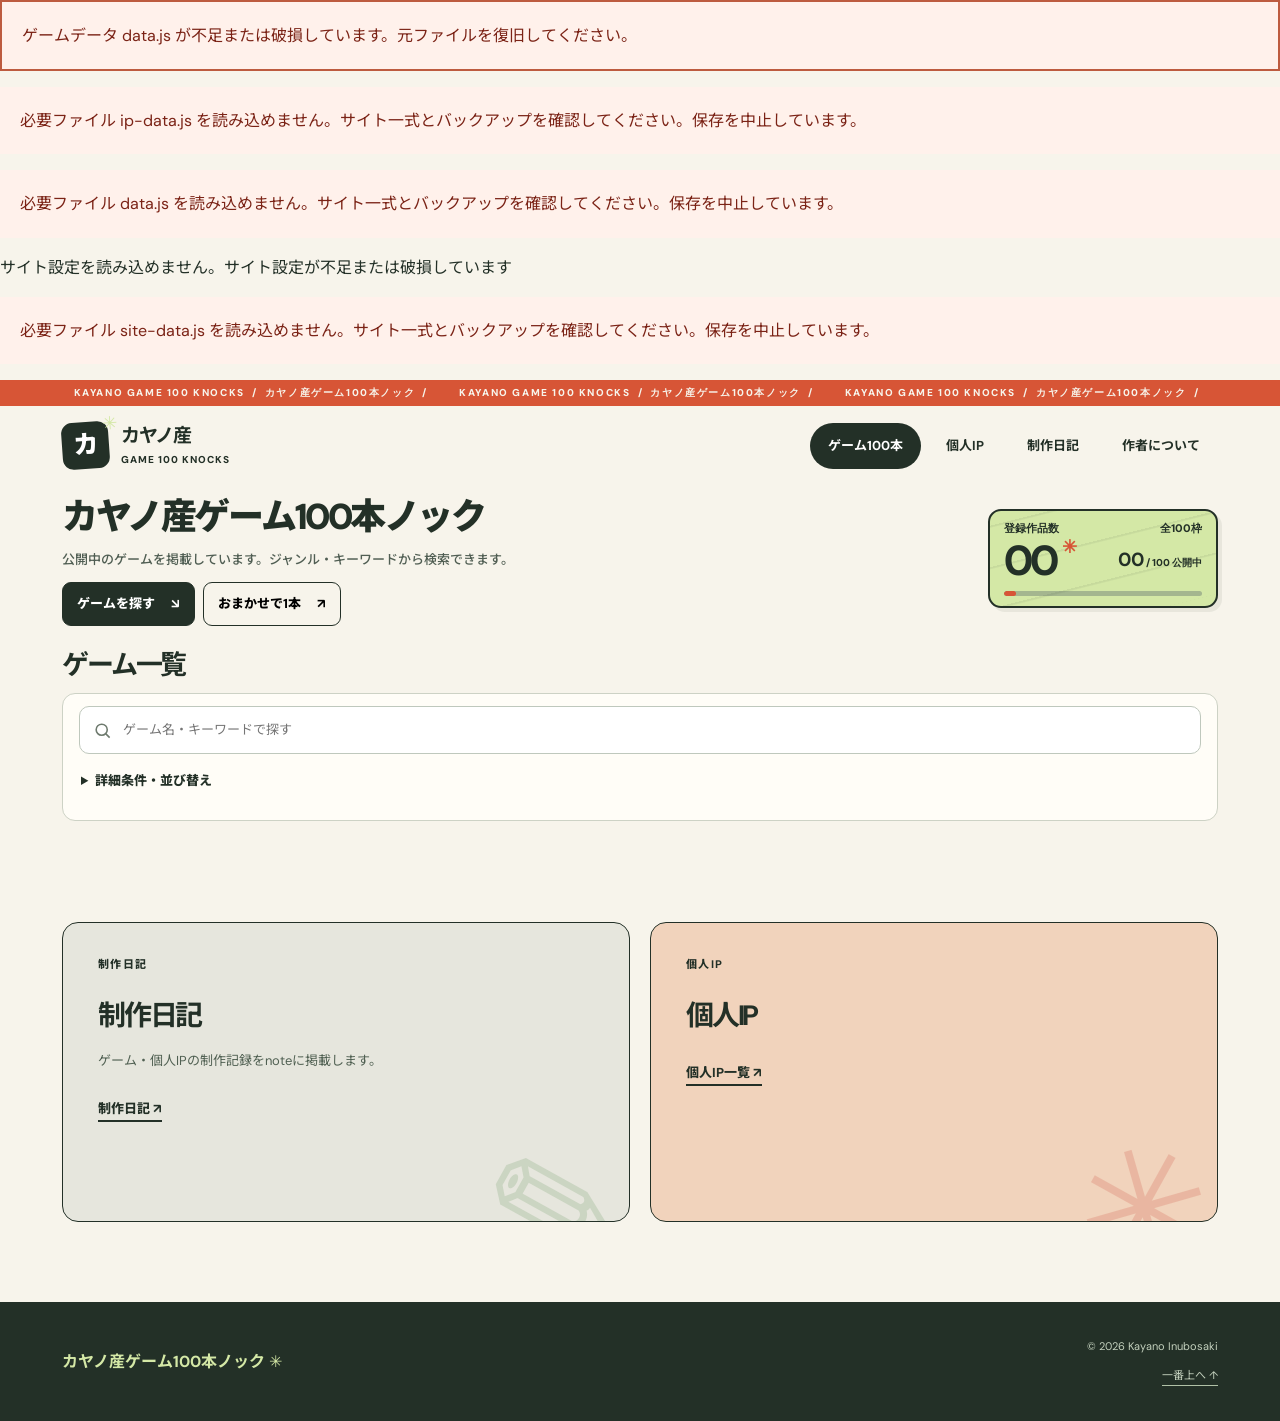
==== commit 67e7b7da: "Add Pages CMS site settings and editable fixed-page copy and links" ====
--- a/index.html
+++ b/index.html
@@ -17,14 +17,18 @@
 </script>
 
 <meta charset="utf-8"/>
+<meta name="google-site-verification" content="I8FaiwbRnjZmBrxGUYOnSTBj6_ok-UthnLAKCFaOATw" />
 <meta content="width=device-width, initial-scale=1.0" name="viewport"/>
 <meta content="#f6f3e9" name="theme-color"/>
-<meta content="自作ゲームの一覧。ジャンル・キーワード検索、制作日記、個人IP。" name="description"/>
-<meta content="カヤノ産ゲーム100本ノック | 犬吠埼カヤノ" property="og:title"/>
-<meta content="犬吠埼カヤノのゲーム一覧。ジャンル・キーワードで検索できます。" property="og:description"/>
+<meta content="自作ゲームの一覧。ジャンル・キーワード検索、制作日記、個人IP。" name="description" data-site-meta="common.description"/>
+<meta content="カヤノ産ゲーム100本ノック | 犬吠埼カヤノ" property="og:title" data-site-meta="common.browserTitle"/>
+<meta content="犬吠埼カヤノのゲーム一覧。ジャンル・キーワードで検索できます。" property="og:description" data-site-meta="common.ogDescription"/>
 <meta content="website" property="og:type"/>
-<title>カヤノ産ゲーム100本ノック | 犬吠埼カヤノ</title>
+<title data-site-text="common.browserTitle">カヤノ産ゲーム100本ノック | 犬吠埼カヤノ</title>
+<link rel="icon" href="data:,"/>
 <link href="styles.css" rel="stylesheet"/>
+<script defer src="site-data.js"></script>
+<script defer src="site.js"></script>
 <script defer="" src="core.js"></script>
 <script defer="" src="data.js"></script>
 <script defer="" src="ip-data.js"></script>
@@ -32,26 +36,26 @@
 </head>
 <body>
 <a class="skip-link" href="#main-content">本文に移動</a>
-<div aria-hidden="true" class="ribbon"><span>KAYANO GAME 100 KNOCKS  /  カヤノ産ゲーム100本ノック  /  </span><span>KAYANO GAME 100 KNOCKS  /  カヤノ産ゲーム100本ノック  /  </span><span>KAYANO GAME 100 KNOCKS  /  カヤノ産ゲーム100本ノック  /  </span></div>
+<div aria-hidden="true" class="ribbon"><span data-site-text="common.ribbonText">KAYANO GAME 100 KNOCKS  /  カヤノ産ゲーム100本ノック  /  </span><span data-site-text="common.ribbonText">KAYANO GAME 100 KNOCKS  /  カヤノ産ゲーム100本ノック  /  </span><span data-site-text="common.ribbonText">KAYANO GAME 100 KNOCKS  /  カヤノ産ゲーム100本ノック  /  </span></div>
 <header class="site-header shell">
 <a aria-label="カヤノ産ゲーム100本ノックのトップへ" class="brand" href="#games">
 <span class="brand-mark">カ<span>✳</span></span>
-<span class="brand-lines"><strong>カヤノ産</strong><small>GAME 100 KNOCKS</small></span>
+<span class="brand-lines"><strong><span data-site-text="common.brandTitle">カヤノ産</span></strong><small><span data-site-text="common.brandSubtitle">GAME 100 KNOCKS</span></small></span>
 </a>
 <nav aria-label="メインメニュー" class="main-nav">
-<a aria-current="page" data-nav="games" href="#games">ゲーム100本</a>
-<a data-nav="ip" href="#ip">個人IP</a>
-<a data-nav="diary" href="#diary">制作日記</a>
-<a data-nav="about" href="#about">作者について</a>
+<a aria-current="page" data-nav="games" href="#games"><span data-site-text="navigation.games">ゲーム100本</span></a>
+<a data-nav="ip" href="#ip"><span data-site-text="navigation.ip">個人IP</span></a>
+<a data-nav="diary" href="#diary"><span data-site-text="navigation.diary">制作日記</span></a>
+<a data-nav="about" href="#about"><span data-site-text="navigation.about">作者について</span></a>
 </nav>
 </header>
 <main class="shell" id="main-content" tabindex="-1">
 <section aria-labelledby="main-heading" class="page page--active" data-page="games" id="page-games">
 <section class="hero">
 <div class="hero-copy">
-<h1 id="main-heading">カヤノ産ゲーム100本ノック</h1>
-<p class="hero-lead">公開中のゲームを掲載しています。ジャンル・キーワードから検索できます。</p>
-<div class="hero-actions"><a class="button button--dark" href="#collection">ゲームを探す <span aria-hidden="true">↘</span></a><button class="button button--line" id="random-game" type="button">おまかせで1本 <span aria-hidden="true">↗</span></button></div>
+<h1 id="main-heading"><span data-site-text="home.heading">カヤノ産ゲーム100本ノック</span></h1>
+<p class="hero-lead"><span data-site-text="home.introduction">公開中のゲームを掲載しています。ジャンル・キーワードから検索できます。</span></p>
+<div class="hero-actions"><a class="button button--dark" href="#collection"><span data-site-text="home.browseLabel">ゲームを探す</span> <span aria-hidden="true">↘</span></a><button class="button button--line" id="random-game" type="button"><span data-site-text="home.randomLabel">おまかせで1本</span> <span aria-hidden="true">↗</span></button></div>
 </div>
 <div aria-label="100本ノックの進捗" class="hero-score">
 <div class="hero-score-top"><span>登録作品数</span><span>全100枠</span></div>
@@ -61,7 +65,7 @@
 </div>
 </section>
 <section aria-labelledby="collection-heading" class="collection" id="collection">
-<div class="section-title-line"><div><h2 id="collection-heading">ゲーム一覧</h2></div></div>
+<div class="section-title-line"><div><h2 id="collection-heading"><span data-site-text="home.collectionHeading">ゲーム一覧</span></h2></div></div>
 <div class="filter-panel">
 <div class="filter-main-row">
 <label class="search-control"><span class="sr-only">ゲーム名・キーワードを検索</span><svg aria-hidden="true" fill="none" stroke="currentColor" stroke-width="2" viewbox="0 0 24 24"><circle cx="11" cy="11" r="7"></circle><path d="m16 16 5 5"></path></svg><input autocomplete="off" id="search-input" placeholder="ゲーム名・キーワードで探す" type="search"/></label>
@@ -80,24 +84,25 @@
 
 </section>
 <section class="home-bottom">
-<article class="bottom-tile bottom-tile--diary"><div class="tile-index">制作日記</div><h2>制作日記</h2><p>ゲーム・個人IPの制作記録をnoteに掲載します。</p><a class="text-link" href="#diary">制作日記 <span aria-hidden="true">↗</span></a><span aria-hidden="true" class="tile-symbol">✎</span></article>
-<article class="bottom-tile bottom-tile--ip"><div class="tile-index">個人IP</div><h2>個人IP</h2><p id="home-ip-names"></p><a class="text-link" href="#ip">個人IP一覧 <span aria-hidden="true">↗</span></a><span aria-hidden="true" class="tile-symbol">✳</span></article>
+<article class="bottom-tile bottom-tile--diary"><div class="tile-index"><span data-site-text="home.diaryHeading">制作日記</span></div><h2><span data-site-text="home.diaryHeading">制作日記</span></h2><p><span data-site-text="home.diaryDescription">ゲーム・個人IPの制作記録をnoteに掲載します。</span></p><a class="text-link" href="#diary"><span data-site-text="home.diaryLinkLabel">制作日記</span> <span aria-hidden="true">↗</span></a><span aria-hidden="true" class="tile-symbol">✎</span></article>
+<article class="bottom-tile bottom-tile--ip"><div class="tile-index"><span data-site-text="home.ipHeading">個人IP</span></div><h2><span data-site-text="home.ipHeading">個人IP</span></h2><p id="home-ip-names"></p><a class="text-link" href="#ip"><span data-site-text="home.ipLinkLabel">個人IP一覧</span> <span aria-hidden="true">↗</span></a><span aria-hidden="true" class="tile-symbol">✳</span></article>
 </section>
 </section>
 <section aria-labelledby="ip-heading" class="page" data-page="ip" hidden="" id="page-ip">
-<div class="page-intro"><span class="section-kicker">個人IP</span><h1 id="ip-heading">個人IP</h1><p>個人IPの作品・企画一覧です。</p></div>
+<div class="page-intro"><span class="section-kicker" data-site-text="ipList.heading">個人IP</span><h1 id="ip-heading"><span data-site-text="ipList.heading">個人IP</span></h1><p><span data-site-text="ipList.introduction">個人IPの作品・企画一覧です。</span></p></div>
 <div class="ip-grid" id="ip-grid"></div>
 </section>
 <section aria-labelledby="diary-heading" class="page" data-page="diary" hidden="" id="page-diary">
-<div class="page-intro"><span class="section-kicker">制作日記</span><h1 id="diary-heading">制作日記</h1><p>ゲームや個人IPの制作記録をnoteに掲載予定です。</p></div>
-<div class="diary-feature"><div><span class="feature-stamp">NOTE</span><h2>犬吠埼カヤノのnote</h2><p>ゲームや個人IPの制作記録を掲載します。</p><p><a class="dialog-link" href="https://note.com/toshino_bakeinu/all" target="_blank" rel="noopener noreferrer">noteの記事一覧を見る ↗</a></p></div><div aria-hidden="true" class="notebook-decoration"><span>100</span><b>MAKING<br/>DIARY</b></div></div>
+<div class="page-intro"><span class="section-kicker" data-site-text="diary.heading">制作日記</span><h1 id="diary-heading"><span data-site-text="diary.heading">制作日記</span></h1><p><span data-site-text="diary.introduction">ゲームや個人IPの制作記録をnoteに掲載予定です。</span></p></div>
+<div class="diary-feature"><div><span class="feature-stamp">NOTE</span><h2><span data-site-text="diary.noteTitle">犬吠埼カヤノのnote</span></h2><p><span data-site-text="diary.description">ゲームや個人IPの制作記録を掲載します。</span></p><p><a class="dialog-link" data-site-link="diary.noteUrl" href="https://note.com/toshino_bakeinu/all" target="_blank" rel="noopener noreferrer"><span data-site-text="diary.noteLabel">noteの記事一覧を見る</span> ↗</a></p></div><div aria-hidden="true" class="notebook-decoration"><span>100</span><b>MAKING<br/>DIARY</b></div></div>
+<div class="fixed-article-links" data-site-list="diary.articles"></div>
 </section>
 <section aria-labelledby="about-heading" class="page" data-page="about" hidden="" id="page-about">
-<div class="page-intro"><span class="section-kicker">作者について</span><h1 id="about-heading">作者について</h1></div>
-<div class="about-card"><div aria-hidden="true" class="about-avatar">カ<span>✳</span></div><div><h2>犬吠埼カヤノ <small>Kayano Inubosaki</small></h2><p>個人でゲームを制作しています。使用エンジン：Godot。</p><div class="external-links"><a href="https://kayanoinubosaki.itch.io/" rel="noopener noreferrer" target="_blank">itch.io ↗</a><a href="https://x.com/Inumimi_Fuwari" rel="noopener noreferrer" target="_blank">X / Twitter ↗</a></div></div></div>
+<div class="page-intro"><span class="section-kicker" data-site-text="about.heading">作者について</span><h1 id="about-heading"><span data-site-text="about.heading">作者について</span></h1></div>
+<div class="about-card"><div aria-hidden="true" class="about-avatar">カ<span>✳</span></div><div><h2><span data-site-text="common.authorName">犬吠埼カヤノ</span> <small><span data-site-text="common.authorEnglish">Kayano Inubosaki</span></small></h2><p><span data-site-text="about.introduction">個人でゲームを制作しています。使用エンジン：Godot。</span></p><div class="external-links" data-site-list="about.links"><a href="https://kayanoinubosaki.itch.io/" rel="noopener noreferrer" target="_blank">itch.io ↗</a><a href="https://x.com/Inumimi_Fuwari" rel="noopener noreferrer" target="_blank">X / Twitter ↗</a></div></div></div>
 </section>
 </main>
-<footer class="footer"><div class="shell footer-inner"><div><strong>カヤノ産ゲーム100本ノック <span aria-hidden="true">✳</span></strong></div><div class="footer-right"><span>© 2026 Kayano Inubosaki</span><a href="#games">一番上へ ↑</a></div></div></footer>
+<footer class="footer"><div class="shell footer-inner"><div><strong><span data-site-text="common.siteName">カヤノ産ゲーム100本ノック</span> <span aria-hidden="true">✳</span></strong></div><div class="footer-right"><span data-site-text="common.copyright">© 2026 Kayano Inubosaki</span><a href="#games"><span data-site-text="common.backToTop">一番上へ ↑</span></a></div></div></footer>
 <dialog aria-labelledby="dialog-title" id="game-dialog"><div class="dialog-card"><button aria-label="閉じる" class="dialog-close" id="dialog-close" type="button">×</button><div id="dialog-content"></div></div></dialog>
 </body>
 </html>
--- a/styles.css
+++ b/styles.css
@@ -244,3 +244,31 @@
  .ip-detail-main .ip-related-status{font-size:10px;padding:4px 6px}
 }
 @media(prefers-reduced-motion:reduce){.ip-detail-main .ip-related-link,.ip-detail-main .ip-related-arrow{transition:none}}
+
+/* Generated game pages reuse the existing palette and detail components. */
+a.game-card{display:block;color:inherit;text-decoration:none}
+.dialog-page-link{display:inline-flex;align-items:center;min-height:44px;font-size:13px;font-weight:700;text-decoration:underline;text-underline-offset:4px}
+.game-detail-article{min-width:0}
+.game-detail-hero{display:grid;grid-template-columns:minmax(0,340px) minmax(0,1fr);gap:28px;align-items:start}
+.game-detail-cover{background:#e6ebde;padding:12px;border:1px solid var(--line);border-radius:12px}
+.game-detail-cover img{display:block;width:100%;height:auto;object-fit:contain}
+.game-detail-heading{min-width:0}
+.game-detail-heading h1{font-size:clamp(25px,3vw,36px);line-height:1.5;overflow-wrap:anywhere;margin:8px 0 16px}
+.game-detail-description{white-space:pre-wrap;overflow-wrap:anywhere;font-size:15px;line-height:2}
+.game-detail-facts{display:grid;gap:10px;font-size:13px;margin:20px 0}
+.game-detail-facts>div{display:grid;grid-template-columns:90px minmax(0,1fr);gap:12px}
+.game-detail-facts dt{color:var(--sub)}.game-detail-facts dd{margin:0;overflow-wrap:anywhere}
+.game-access-label{display:inline-block;padding:6px 12px;border:1px solid var(--red);border-radius:6px;font-size:13px;font-weight:700}
+.game-detail-actions{display:flex;flex-wrap:wrap;gap:12px;align-items:center}
+.game-detail-related{padding:0;list-style:none;display:grid;gap:10px}
+.game-detail-related a{display:block;min-height:48px;padding:12px 16px;border:1px solid var(--line);border-radius:8px;background:var(--white);overflow-wrap:anywhere}
+.game-detail-related a:hover{background:#edf1e6}
+@media(max-width:720px){.game-detail-hero{grid-template-columns:1fr;gap:20px}.game-detail-cover{max-width:420px;width:100%;justify-self:center}.game-detail-description{font-size:14px}}
+
+/* CMS-managed copy retains line breaks without interpreting HTML. */
+[data-site-text]{white-space:pre-wrap;overflow-wrap:anywhere}
+.fixed-article-links{display:grid;gap:12px;margin-top:24px}
+.fixed-article-links:empty{display:none}
+.fixed-article-links a{display:block;min-height:44px;padding:14px 18px;border:1px solid var(--line);border-radius:9px;background:var(--white);font-weight:700;overflow-wrap:anywhere}
+.fixed-article-links a:hover{background:#edf1e6}
+.external-links a{overflow-wrap:anywhere;max-width:100%}
